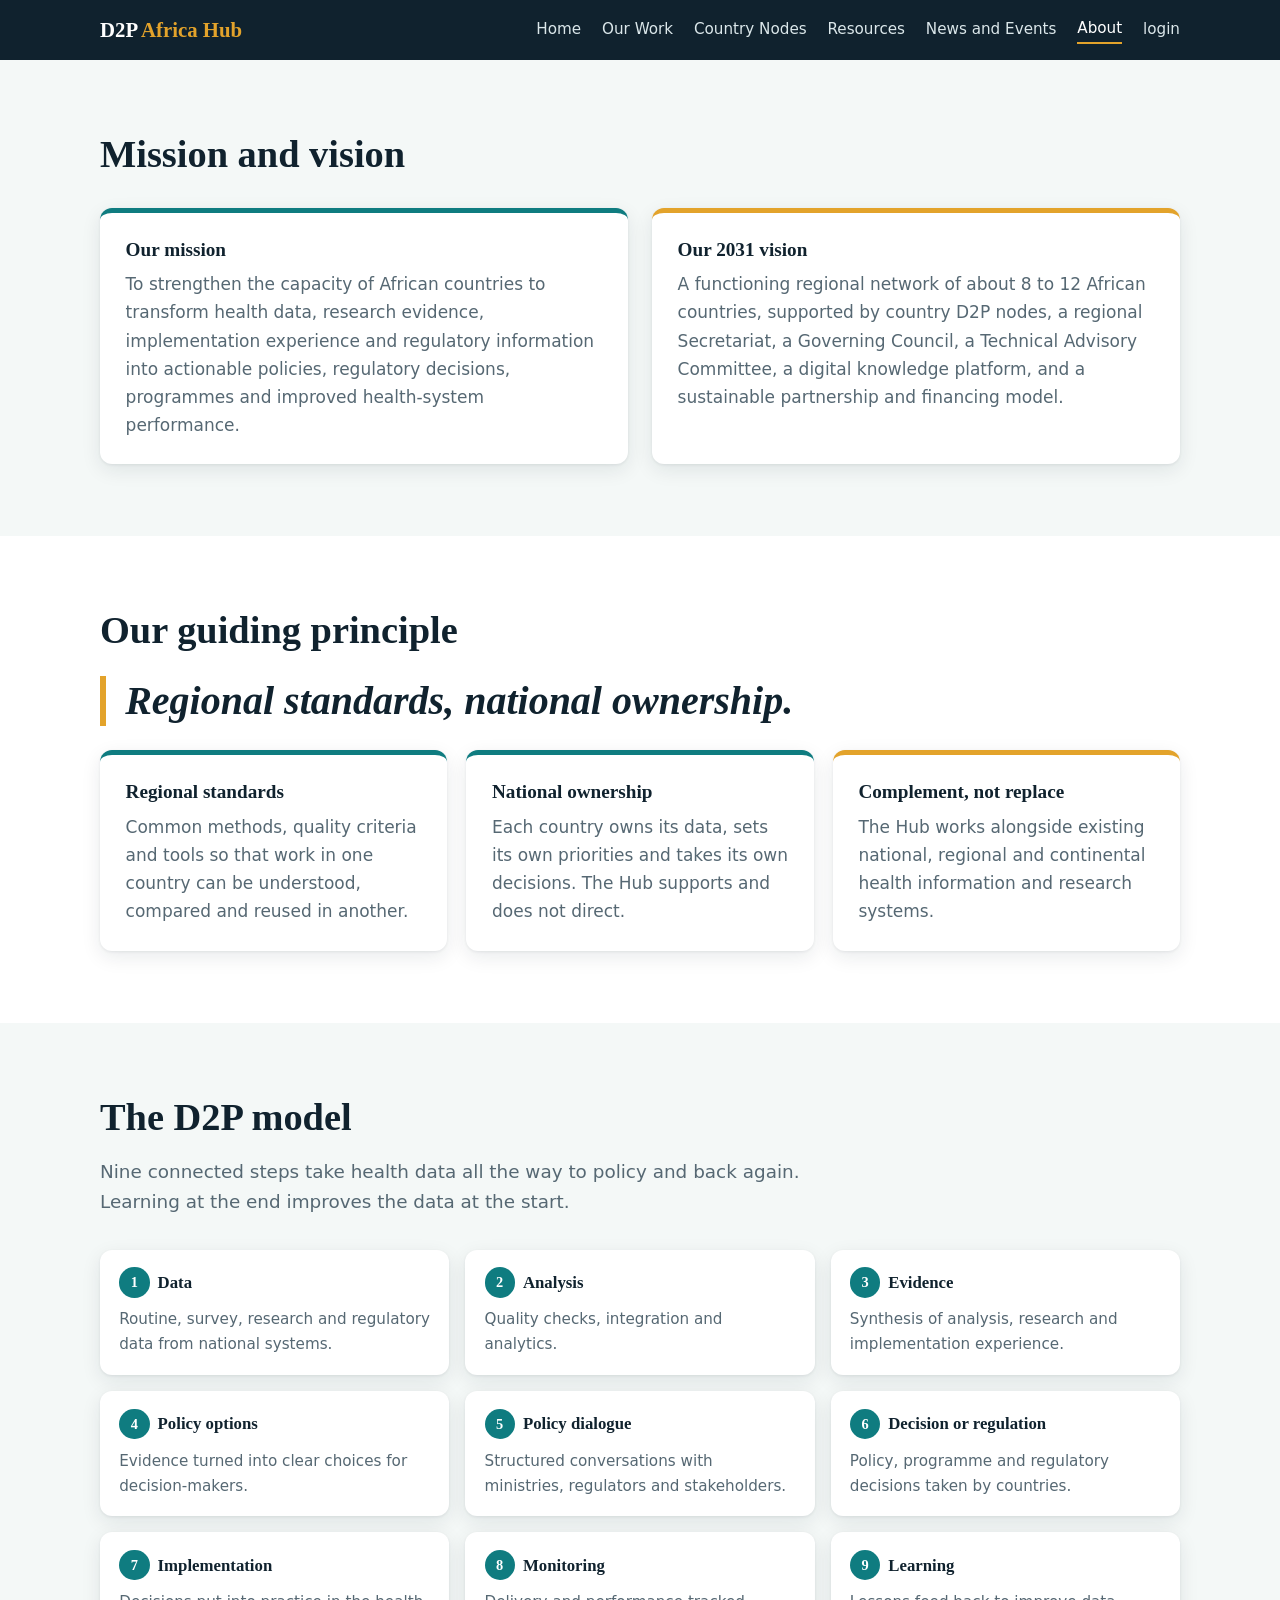
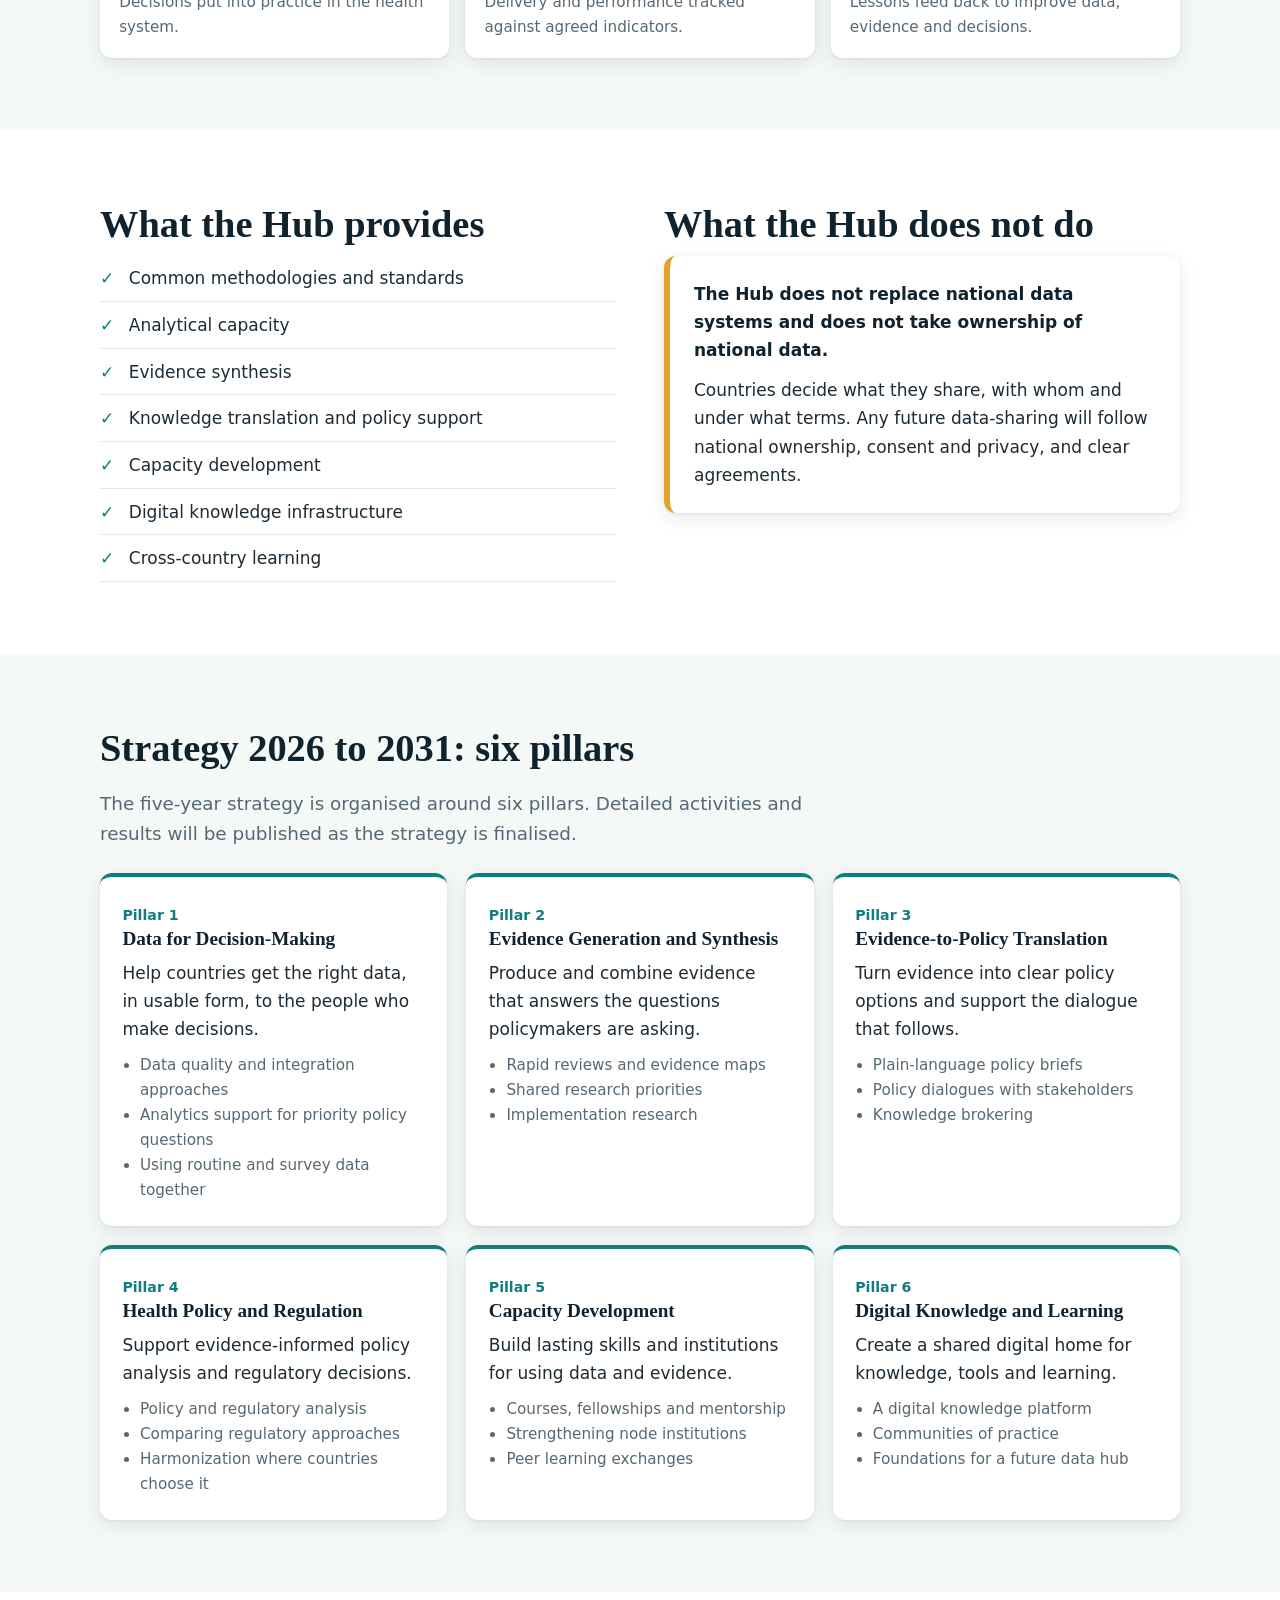
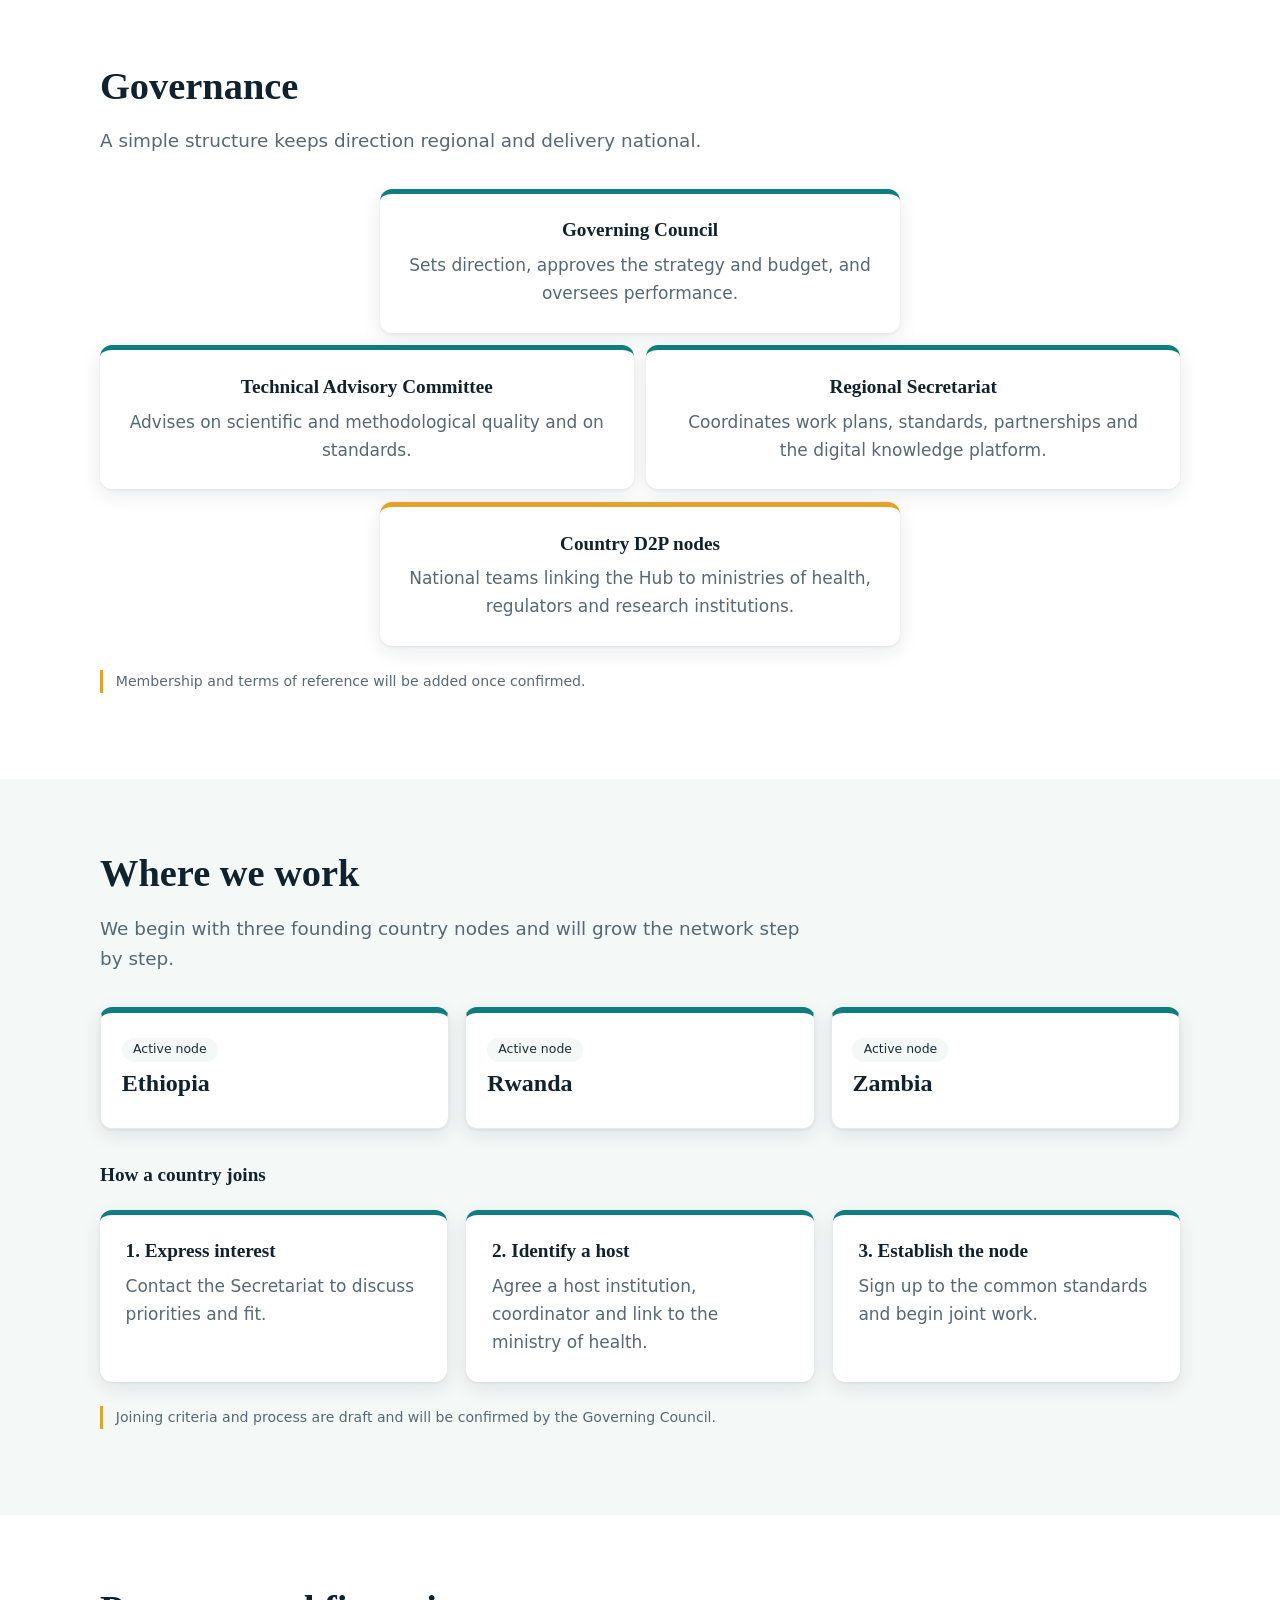
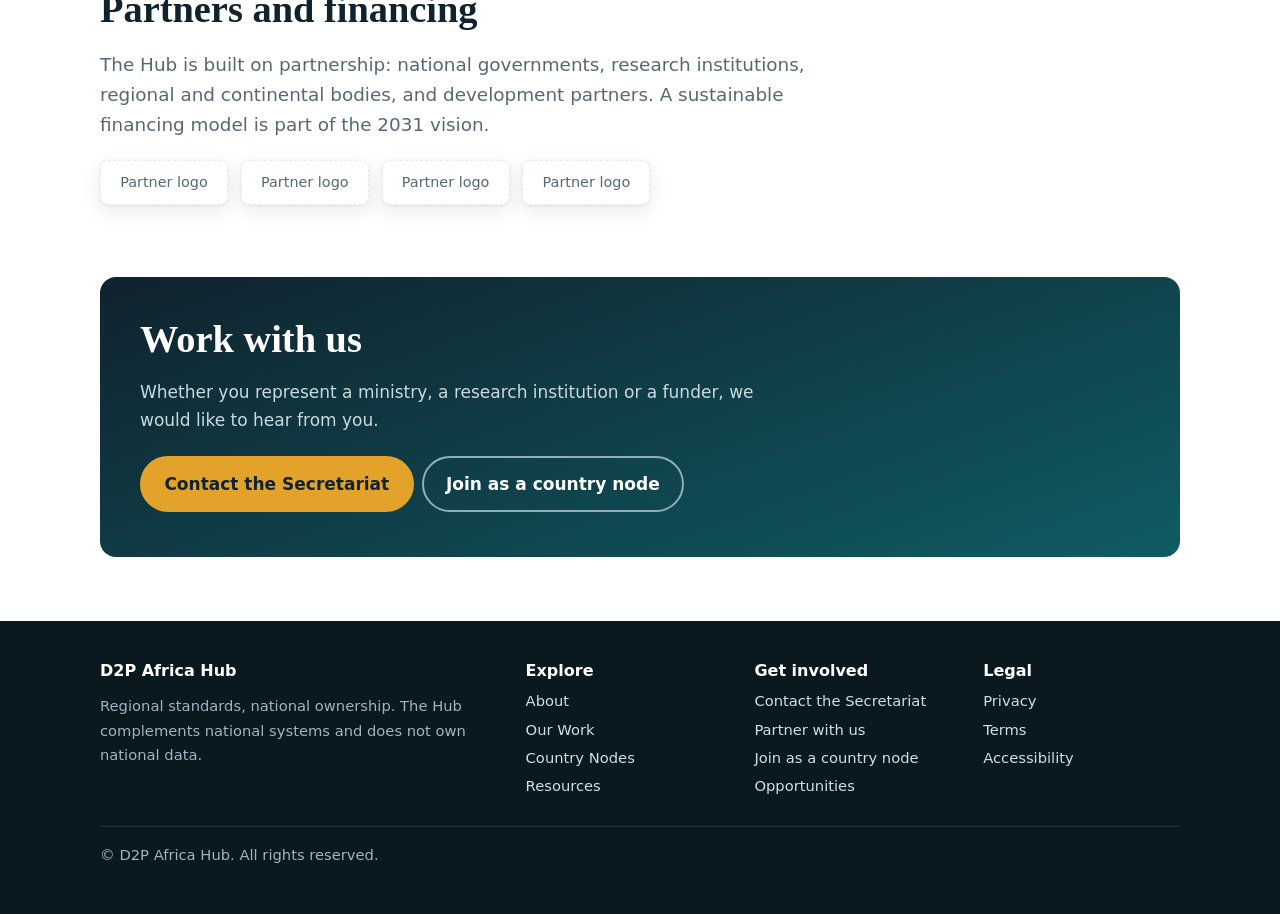
==== About.html @ c5712610 "first commit" ====
<!doctype html>
<html lang="en">
<head>
<meta charset="utf-8">
<meta name="viewport" content="width=device-width, initial-scale=1, viewport-fit=cover">
<title>About | D2P Africa Hub</title>
<style>
:root{--ink:#10222e;--lagoon:#0f7c80;--ochre:#e3a32b;--paper:#ffffff;--sage:#f4f8f7;--text:#1c2b35;--muted:#566873;--line:#e4ebe9;--sh:0 6px 20px rgba(16,34,46,.09),0 1px 3px rgba(16,34,46,.07);--card:#fff;--hero1:#10222e;--hero2:#0f5c63;
--serif:Georgia,"Iowan Old Style","Times New Roman",serif;--sans:system-ui,-apple-system,"Segoe UI",Roboto,Arial,sans-serif;
box-sizing:border-box;padding-top:env(safe-area-inset-top,0px);padding-bottom:env(safe-area-inset-bottom,0px)}
:root[data-theme="dark"]{--paper:#0c161d;--sage:#122029;--text:#e6eef1;--muted:#9bb0ba;--line:#243845;--card:#12202a;--ink:#e6eef1;--lagoon:#46c2c6;--sh:0 6px 20px rgba(0,0,0,.45)}
html{scroll-behavior:smooth;scroll-padding-top:calc(4.5rem + env(safe-area-inset-top,0px))}
*{box-sizing:border-box}
body{margin:0;background:var(--paper);color:var(--text);font:1.0625rem/1.65 var(--sans)}
a{color:var(--lagoon)}
:focus-visible{outline:3px solid var(--ochre);outline-offset:2px}
.w{max-width:1120px;margin:0 auto;padding:0 1.25rem}
h1,h2,h3{font-family:var(--serif);line-height:1.15;color:var(--ink);margin:0 0 .6rem}
h2{font-size:clamp(1.7rem,3.6vw,2.4rem)}h3{font-size:1.2rem}
.sec{padding:4.5rem 0}.alt{background:var(--sage)}
.lede{max-width:62ch;color:var(--muted);font-size:1.15rem}
/* header */
header.top{position:sticky;top:0;z-index:20;background:#10222e;color:#fff;padding-top:env(safe-area-inset-top,0px)}
.bar{display:flex;align-items:center;justify-content:space-between;gap:1rem;min-height:3.75rem}
.brand{font:700 1.3rem var(--serif);color:#fff;text-decoration:none}.brand b{color:var(--ochre)}
nav.main{display:flex;gap:1.3rem;align-items:center}nav.main a{color:#dbe7ea;text-decoration:none;font-size:.95rem}
nav.main a:hover{color:#fff}
.join{background:var(--ochre);color:#10222e!important;padding:.45rem 1rem;border-radius:999px;font-weight:700}
.mb{display:none;background:none;border:1px solid #6b8591;color:#fff;border-radius:6px;padding:.35rem .8rem;font:inherit}
.util{background:#0a1820;color:#9fb6bf;font-size:.82rem}.util .w{display:flex;justify-content:flex-end;gap:1.2rem;padding-top:.3rem;padding-bottom:.3rem}
.util a,.util button{color:#9fb6bf;text-decoration:none;background:none;border:0;font:inherit;cursor:pointer}
@media(max-width:860px){.mb{display:block}nav.main{display:none;position:absolute;left:0;right:0;top:100%;background:#10222e;flex-direction:column;align-items:flex-start;padding:1rem 1.25rem 1.5rem}nav.main.open{display:flex}}
/* hero */
.hero{background:radial-gradient(900px 400px at 85% 0,#17808055,transparent),linear-gradient(160deg,var(--hero1),var(--hero2));color:#fff;padding:4.5rem 0 3rem}
.hero h1{color:#fff;font-size:clamp(2.3rem,6vw,4.2rem);max-width:15ch;letter-spacing:-.01em}
.hero .tag{font:italic 1.35rem var(--serif);color:var(--ochre);margin:.2rem 0 1rem}
.hero p.lede{color:#c9dadf}
.btn{display:inline-block;padding:.75rem 1.4rem;border-radius:999px;font-weight:700;text-decoration:none;background:var(--ochre);color:#10222e;border:2px solid var(--ochre);margin:.3rem .5rem .3rem 0}
.btn.o{background:transparent;color:#fff;border-color:#8fb0b8}
/* pipeline */
.pipe{margin-top:3rem}
.rail{display:flex;list-style:none;margin:0;padding:0;overflow-x:auto;gap:0;scrollbar-width:thin}
.rail li{flex:1 0 108px;position:relative;text-align:center}
.rail li:not(:last-child)::after{content:"";position:absolute;top:1.35rem;left:50%;width:100%;height:2px;background:#4b7c85}
.rail button{position:relative;z-index:1;background:none;border:0;color:#c9dadf;font:inherit;font-size:.88rem;cursor:pointer;padding:0 .2rem;width:100%}
.rail .dot{display:grid;place-items:center;width:2.7rem;height:2.7rem;margin:0 auto .4rem;border-radius:50%;background:#10222e;border:2px solid #4b7c85;font-weight:700;color:#fff}
.rail button[aria-selected=true] .dot{background:var(--ochre);border-color:var(--ochre);color:#10222e;transform:scale(1.12)}
.rail button[aria-selected=true]{color:#fff;font-weight:700}
.panel{margin-top:1.4rem;background:#ffffff14;border:1px solid #ffffff2e;border-radius:12px;padding:1.1rem 1.4rem;min-height:5.5rem}
.panel strong{font:600 1.2rem var(--serif);color:var(--ochre)}.panel p{margin:.3rem 0 0;color:#e8f1f3}
/* two col */
.cols{display:grid;grid-template-columns:1fr 1fr;gap:3rem;align-items:start}
@media(max-width:800px){.cols{grid-template-columns:1fr;gap:1.5rem}}
.why p{border-left:4px solid var(--ochre);padding-left:1rem;margin:0 0 1.1rem}
.does{list-style:none;padding:0;margin:0}.does li{padding:.55rem 0 .55rem 1.8rem;border-bottom:1px solid var(--line);position:relative}
.does li::before{content:"\2713";position:absolute;left:0;color:var(--lagoon);font-weight:700}
.not{background:var(--card);color:var(--text);border-left:6px solid var(--ochre);border-radius:12px;padding:1.5rem;box-shadow:var(--sh)}.not h3{color:var(--ink)}.not strong{color:var(--ink)}
/* pillars */
.pl{list-style:none;margin:2rem 0 0;padding:0;display:grid;grid-template-columns:1fr 1fr;gap:1.2rem}
@media(max-width:800px){.pl{grid-template-columns:1fr}}
.pl li{display:grid;grid-template-columns:3.2rem 1fr;gap:1rem;padding:1.4rem;background:var(--card);border-radius:12px;box-shadow:var(--sh);border-top:4px solid var(--lagoon)}
.pl .n{font:700 2.4rem/1 var(--serif);color:var(--lagoon)}
.pl h3{margin-bottom:.2rem}.pl p{margin:0;color:var(--muted)}
.pl a{text-decoration:none;color:inherit}.pl a:hover h3{color:var(--lagoon)}
/* nodes */
.nodes{display:grid;grid-template-columns:repeat(4,1fr);gap:1rem;margin-top:2rem}
@media(max-width:900px){.nodes{grid-template-columns:1fr 1fr}}@media(max-width:560px){.nodes{grid-template-columns:1fr}}
.node{background:var(--card);border:1px solid var(--line);border-top:6px solid var(--lagoon);border-radius:12px;padding:1.3rem;box-shadow:var(--sh);text-decoration:none;color:var(--text)}
.node h3{font-size:1.5rem}.node small{color:var(--muted)}
.node.next{border:2px dashed var(--lagoon);border-top-width:2px;box-shadow:none;background:var(--sage)}
.badge{display:inline-block;font-size:.78rem;background:var(--sage);border-radius:999px;padding:.1rem .7rem;margin-bottom:.5rem}
/* outputs */
.outs{display:grid;grid-template-columns:repeat(3,1fr);gap:1.2rem;margin-top:2rem}
@media(max-width:860px){.outs{grid-template-columns:1fr}}
.out{background:var(--card);border:1px solid var(--line);border-radius:12px;padding:1.4rem;box-shadow:var(--sh)}
.out p{margin:.3rem 0;color:var(--muted)}.meta{font-size:.85rem;color:var(--muted)}
/* vision */
.vision{background:var(--paper)}
.stats{display:grid;grid-template-columns:repeat(3,1fr);gap:2rem;margin-top:2rem}
@media(max-width:760px){.stats{grid-template-columns:1fr}}
.stats>div{background:var(--card);border-radius:12px;padding:1.5rem;box-shadow:var(--sh);border-bottom:5px solid var(--ochre)}
.stats strong{display:block;font:700 clamp(2.4rem,5vw,3.4rem)/1 var(--serif);color:var(--lagoon)}
.stats span{color:var(--muted)}
/* governance */
.gov{display:grid;grid-template-columns:repeat(4,1fr);gap:1rem;margin-top:2rem}
@media(max-width:900px){.gov{grid-template-columns:1fr 1fr}}@media(max-width:560px){.gov{grid-template-columns:1fr}}
.gov div{border-left:4px solid var(--ochre);background:var(--card);padding:1.1rem 1.2rem;border-radius:0 12px 12px 0;box-shadow:var(--sh)}
.gov h3{font-size:1.05rem}.gov p{margin:0;font-size:.95rem;color:var(--muted)}
/* footer */
.news{display:grid;grid-template-columns:1.2fr 1fr;gap:2.5rem;align-items:center}
@media(max-width:800px){.news{grid-template-columns:1fr}}
.news form{display:flex;gap:.5rem;flex-wrap:wrap}
.news input{box-shadow:var(--sh);flex:1 1 220px;padding:.8rem 1rem;border-radius:999px;border:1px solid var(--line);background:var(--card);color:var(--text);font:inherit}
.news button{border:0;cursor:pointer;font:inherit;font-weight:700}
#ok{color:var(--lagoon);font-weight:600;min-height:1.5rem}
.logos{display:flex;gap:.8rem;flex-wrap:wrap;margin-top:1.2rem}.logos span{border:1px dashed var(--line);border-radius:8px;padding:.6rem 1.2rem;background:var(--card);box-shadow:var(--sh);color:var(--muted);font-size:.9rem}
footer{background:#0a1820;color:#9fb6bf;padding:2.5rem 0 calc(2rem + env(safe-area-inset-bottom,0px));font-size:.92rem}
footer .f{display:grid;grid-template-columns:2fr 1fr 1fr 1fr;gap:2rem}
@media(max-width:800px){footer .f{grid-template-columns:1fr 1fr}}
footer a{color:#cfe0e4;display:block;text-decoration:none;margin:.25rem 0}footer h3{color:#fff;font:600 1rem var(--sans)}
footer .ow{border-top:1px solid #1f3743;margin-top:1.5rem;padding-top:1rem}
@media(prefers-reduced-motion:reduce){html{scroll-behavior:auto}*{transition:none!important}}

.ph{background:radial-gradient(900px 360px at 85% 0,#17808055,transparent),linear-gradient(160deg,var(--hero1),var(--hero2));color:#fff;padding:3.5rem 0 2.5rem}
.ph h1{color:#fff;font-size:clamp(2.1rem,5vw,3.4rem);max-width:18ch}.ph .lede{color:#c9dadf}
.chips{display:flex;flex-wrap:wrap;gap:.5rem;margin-top:1.5rem}.chips a{color:#fff;text-decoration:none;border:1px solid #8fb0b8;border-radius:999px;padding:.35rem .95rem;font-size:.9rem}.chips a:hover{background:#ffffff22}
.two{display:grid;grid-template-columns:1fr 1fr;gap:1.5rem;margin-top:2rem}@media(max-width:800px){.two{grid-template-columns:1fr}}
.cd{background:var(--card);border-radius:12px;padding:1.6rem;box-shadow:var(--sh);border-top:5px solid var(--lagoon)}.cd.g{border-top-color:var(--ochre)}.cd p{margin:.4rem 0 0;color:var(--muted)}
.big{font:italic 600 clamp(1.6rem,4vw,2.5rem)/1.25 var(--serif);color:var(--ink);border-left:6px solid var(--ochre);padding-left:1.2rem;margin:1.5rem 0}
.three{display:grid;grid-template-columns:repeat(3,1fr);gap:1.2rem;margin-top:1.5rem}@media(max-width:860px){.three{grid-template-columns:1fr}}
.chain{display:grid;grid-template-columns:repeat(3,1fr);gap:1rem;margin-top:2rem;counter-reset:s}@media(max-width:860px){.chain{grid-template-columns:1fr 1fr}}@media(max-width:560px){.chain{grid-template-columns:1fr}}
.chain div{background:var(--card);border-radius:12px;padding:1.1rem 1.2rem;box-shadow:var(--sh)}.chain b{display:inline-grid;place-items:center;width:1.9rem;height:1.9rem;border-radius:50%;background:var(--lagoon);color:#fff;margin-right:.5rem;font-size:.9rem}
.chain h3{display:flex;align-items:center;font-size:1.05rem}.chain p{margin:.2rem 0 0;color:var(--muted);font-size:.95rem}
.pc{background:var(--card);border-radius:12px;padding:1.4rem;box-shadow:var(--sh);border-top:4px solid var(--lagoon)}.pc ul{margin:.6rem 0 0;padding-left:1.1rem;color:var(--muted);font-size:.95rem}.pc p{margin:.3rem 0;color:var(--text)}.pc small{color:var(--lagoon);font-weight:700}
.tree{display:grid;gap:.8rem;margin-top:2rem}.tree .row{display:grid;gap:.8rem}.tree .r2{grid-template-columns:1fr 1fr}.tree .r1{grid-template-columns:minmax(0,520px);justify-content:center}.tree .r3{grid-template-columns:minmax(0,520px);justify-content:center}
@media(max-width:700px){.tree .r2{grid-template-columns:1fr}}
.tree .cd{text-align:center}.tree .cd.g{background:var(--paper)}
.stp{display:grid;grid-template-columns:repeat(3,1fr);gap:1.2rem;margin-top:1.5rem;counter-reset:q}@media(max-width:860px){.stp{grid-template-columns:1fr}}
.cta{background:linear-gradient(160deg,var(--hero1),var(--hero2));color:#fff;border-radius:16px;padding:2.5rem;margin:0 0 4rem}.cta h2{color:#fff}.cta p{color:#c9dadf;max-width:60ch}
.note{font-size:.88rem;color:var(--muted);border-left:3px solid var(--ochre);padding-left:.8rem;margin-top:1.5rem}
</style>
</head>
<body>
<header class="top">
 <div class="w bar">
  <a class="brand" href="#top">D2P <b>Africa Hub</b></a>
  <button class="mb" id="mb" aria-expanded="false" aria-controls="nav">Menu</button>
  <nav class="main" id="nav" aria-label="Main">
  <a href="index.html">Home</a>
   <a href="Work.html">Our Work</a>
   <a href="Africa_Hub.html">Country Nodes</a>
   <a href="Resources.html">Resources</a> 
   <a href="Events.html">News and Events</a>
   <a href="About.html" aria-current="page" style="color:#fff;border-bottom:2px solid var(--ochre)">About</a>
   <a href="#">login</a>  
 
  </nav>
 </div>
</header>

<main id="top">
<section class="sec alt" id="mission"><div class="w">
 <h2>Mission and vision</h2>
 <div class="two">
  <div class="cd"><h3>Our mission</h3><p>To strengthen the capacity of African countries to transform health data, research evidence, implementation experience and regulatory information into actionable policies, regulatory decisions, programmes and improved health-system performance.</p></div>
  <div class="cd g"><h3>Our 2031 vision</h3><p>A functioning regional network of about 8 to 12 African countries, supported by country D2P nodes, a regional Secretariat, a Governing Council, a Technical Advisory Committee, a digital knowledge platform, and a sustainable partnership and financing model.</p></div>
 </div>
</div></section>

<section class="sec" id="principle"><div class="w">
 <h2>Our guiding principle</h2>
 <p class="big">Regional standards, national ownership.</p>
 <div class="three">
  <div class="cd"><h3>Regional standards</h3><p>Common methods, quality criteria and tools so that work in one country can be understood, compared and reused in another.</p></div>
  <div class="cd"><h3>National ownership</h3><p>Each country owns its data, sets its own priorities and takes its own decisions. The Hub supports and does not direct.</p></div>
  <div class="cd g"><h3>Complement, not replace</h3><p>The Hub works alongside existing national, regional and continental health information and research systems.</p></div>
 </div>
</div></section>

<section class="sec alt" id="model"><div class="w">
 <h2>The D2P model</h2>
 <p class="lede">Nine connected steps take health data all the way to policy and back again. Learning at the end improves the data at the start.</p>
 <div class="chain"><div><h3><b>1</b>Data</h3><p>Routine, survey, research and regulatory data from national systems.</p></div><div><h3><b>2</b>Analysis</h3><p>Quality checks, integration and analytics.</p></div><div><h3><b>3</b>Evidence</h3><p>Synthesis of analysis, research and implementation experience.</p></div><div><h3><b>4</b>Policy options</h3><p>Evidence turned into clear choices for decision-makers.</p></div><div><h3><b>5</b>Policy dialogue</h3><p>Structured conversations with ministries, regulators and stakeholders.</p></div><div><h3><b>6</b>Decision or regulation</h3><p>Policy, programme and regulatory decisions taken by countries.</p></div><div><h3><b>7</b>Implementation</h3><p>Decisions put into practice in the health system.</p></div><div><h3><b>8</b>Monitoring</h3><p>Delivery and performance tracked against agreed indicators.</p></div><div><h3><b>9</b>Learning</h3><p>Lessons feed back to improve data, evidence and decisions.</p></div></div>
</div></section>

<section class="sec" id="does"><div class="w cols">
 <div><h2>What the Hub provides</h2>
  <ul class="does"><li>Common methodologies and standards</li><li>Analytical capacity</li><li>Evidence synthesis</li><li>Knowledge translation and policy support</li><li>Capacity development</li><li>Digital knowledge infrastructure</li><li>Cross-country learning</li></ul></div>
 <div><h2>What the Hub does not do</h2>
  <div class="not"><p style="margin:0"><strong>The Hub does not replace national data systems and does not take ownership of national data.</strong></p><p style="margin:.8rem 0 0">Countries decide what they share, with whom and under what terms. Any future data-sharing will follow national ownership, consent and privacy, and clear agreements.</p></div></div>
</div></section>

<section class="sec alt" id="strategy"><div class="w">
 <h2>Strategy 2026 to 2031: six pillars</h2>
 <p class="lede">The five-year strategy is organised around six pillars. Detailed activities and results will be published as the strategy is finalised.</p>
 <div class="three"><div class="pc"><small>Pillar 1</small><h3>Data for Decision-Making</h3><p>Help countries get the right data, in usable form, to the people who make decisions.</p><ul><li>Data quality and integration approaches</li><li>Analytics support for priority policy questions</li><li>Using routine and survey data together</li></ul></div><div class="pc"><small>Pillar 2</small><h3>Evidence Generation and Synthesis</h3><p>Produce and combine evidence that answers the questions policymakers are asking.</p><ul><li>Rapid reviews and evidence maps</li><li>Shared research priorities</li><li>Implementation research</li></ul></div><div class="pc"><small>Pillar 3</small><h3>Evidence-to-Policy Translation</h3><p>Turn evidence into clear policy options and support the dialogue that follows.</p><ul><li>Plain-language policy briefs</li><li>Policy dialogues with stakeholders</li><li>Knowledge brokering</li></ul></div><div class="pc"><small>Pillar 4</small><h3>Health Policy and Regulation</h3><p>Support evidence-informed policy analysis and regulatory decisions.</p><ul><li>Policy and regulatory analysis</li><li>Comparing regulatory approaches</li><li>Harmonization where countries choose it</li></ul></div><div class="pc"><small>Pillar 5</small><h3>Capacity Development</h3><p>Build lasting skills and institutions for using data and evidence.</p><ul><li>Courses, fellowships and mentorship</li><li>Strengthening node institutions</li><li>Peer learning exchanges</li></ul></div><div class="pc"><small>Pillar 6</small><h3>Digital Knowledge and Learning</h3><p>Create a shared digital home for knowledge, tools and learning.</p><ul><li>A digital knowledge platform</li><li>Communities of practice</li><li>Foundations for a future data hub</li></ul></div></div>
</div></section>

<section class="sec" id="governance"><div class="w">
 <h2>Governance</h2>
 <p class="lede">A simple structure keeps direction regional and delivery national.</p>
 <div class="tree">
  <div class="row r1"><div class="cd"><h3>Governing Council</h3><p>Sets direction, approves the strategy and budget, and oversees performance.</p></div></div>
  <div class="row r2"><div class="cd"><h3>Technical Advisory Committee</h3><p>Advises on scientific and methodological quality and on standards.</p></div><div class="cd"><h3>Regional Secretariat</h3><p>Coordinates work plans, standards, partnerships and the digital knowledge platform.</p></div></div>
  <div class="row r3"><div class="cd g"><h3>Country D2P nodes</h3><p>National teams linking the Hub to ministries of health, regulators and research institutions.</p></div></div>
 </div>
 <p class="note">Membership and terms of reference will be added once confirmed.</p>
</div></section>

<section class="sec alt" id="where"><div class="w">
 <h2>Where we work</h2>
 <p class="lede">We begin with three founding country nodes and will grow the network step by step.</p>
 <div class="nodes" style="grid-template-columns:repeat(3,1fr)">
  <div class="node"><span class="badge">Active node</span><h3>Ethiopia</h3></div>
  <div class="node"><span class="badge">Active node</span><h3>Rwanda</h3></div>
  <div class="node"><span class="badge">Active node</span><h3>Zambia</h3></div>
 </div>
 <h3 style="margin-top:2.2rem">How a country joins</h3>
 <div class="stp">
  <div class="cd"><h3>1. Express interest</h3><p>Contact the Secretariat to discuss priorities and fit.</p></div>
  <div class="cd"><h3>2. Identify a host</h3><p>Agree a host institution, coordinator and link to the ministry of health.</p></div>
  <div class="cd"><h3>3. Establish the node</h3><p>Sign up to the common standards and begin joint work.</p></div>
 </div>
 <p class="note">Joining criteria and process are draft and will be confirmed by the Governing Council.</p>
</div></section>

<section class="sec" id="partners"><div class="w">
 <h2>Partners and financing</h2>
 <p class="lede">The Hub is built on partnership: national governments, research institutions, regional and continental bodies, and development partners. A sustainable financing model is part of the 2031 vision.</p>
 <div class="logos"><span>Partner logo</span><span>Partner logo</span><span>Partner logo</span><span>Partner logo</span></div>
</div></section>

<div class="w"><div class="cta"><h2>Work with us</h2><p>Whether you represent a ministry, a research institution or a funder, we would like to hear from you.</p><a class="btn" href="#involved">Contact the Secretariat</a><a class="btn o" href="#involved">Join as a country node</a></div></div>
</main>

<footer id="involved">
 <div class="w">
  <div class="f">
   <div><h3>D2P Africa Hub</h3><p>Regional standards, national ownership. The Hub complements national systems and does not own national data.</p></div>
   <div><h3>Explore</h3><a href="#about">About</a><a href="#work">Our Work</a><a href="#nodes">Country Nodes</a><a href="#resources">Resources</a></div>
   <div><h3>Get involved</h3><a href="#involved">Contact the Secretariat</a><a href="#involved">Partner with us</a><a href="#involved">Join as a country node</a><a href="#involved">Opportunities</a></div>
   <div><h3>Legal</h3><a href="#top">Privacy</a><a href="#top">Terms</a><a href="#top">Accessibility</a></div>
  </div>
  <p class="ow">&copy; D2P Africa Hub. All rights reserved.</p>
 </div>
</footer>
<script>
var mb=document.getElementById('mb'),nav=document.getElementById('nav');
mb.onclick=function(){var o=nav.classList.toggle('open');mb.setAttribute('aria-expanded',o)};
nav.addEventListener('click',function(){nav.classList.remove('open');mb.setAttribute('aria-expanded',false)});
document.getElementById('th').onclick=function(){var r=document.documentElement;r.dataset.theme=r.dataset.theme==='dark'?'light':'dark'};
</script>
</body>
</html>
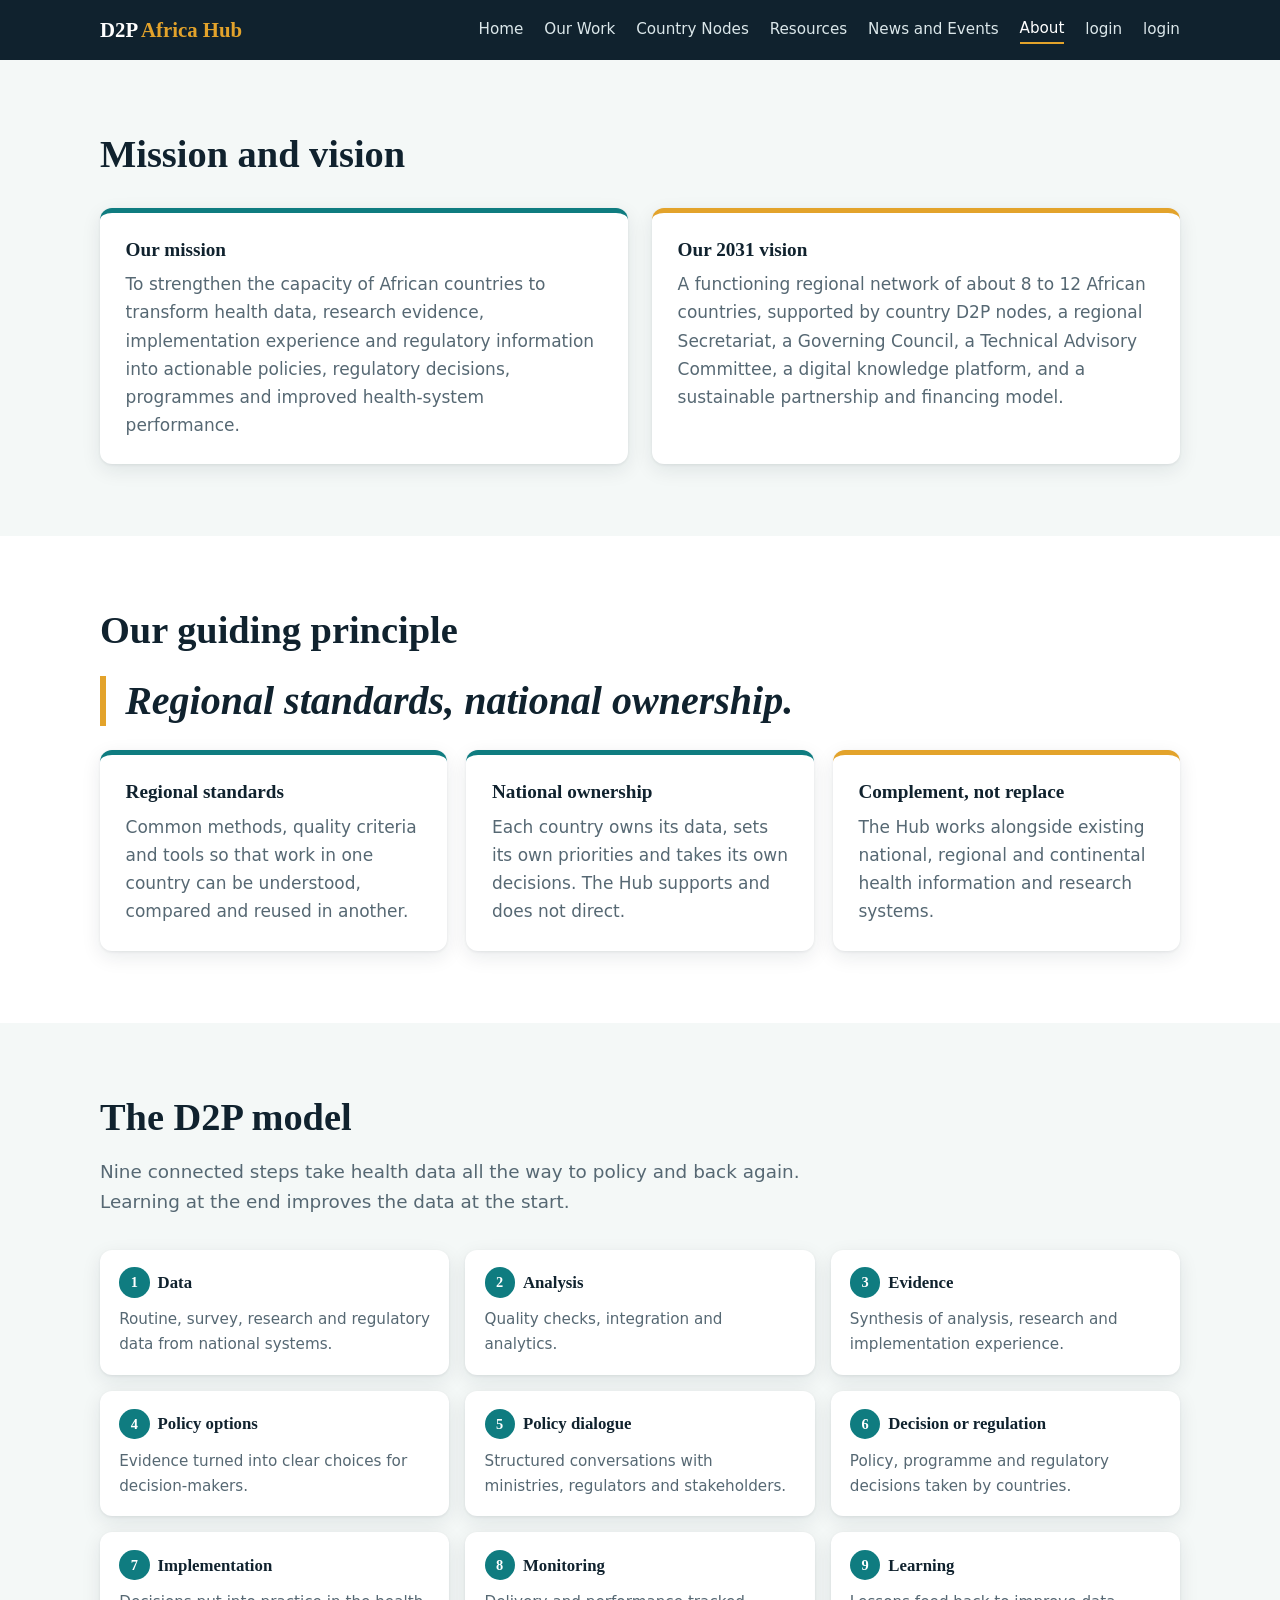
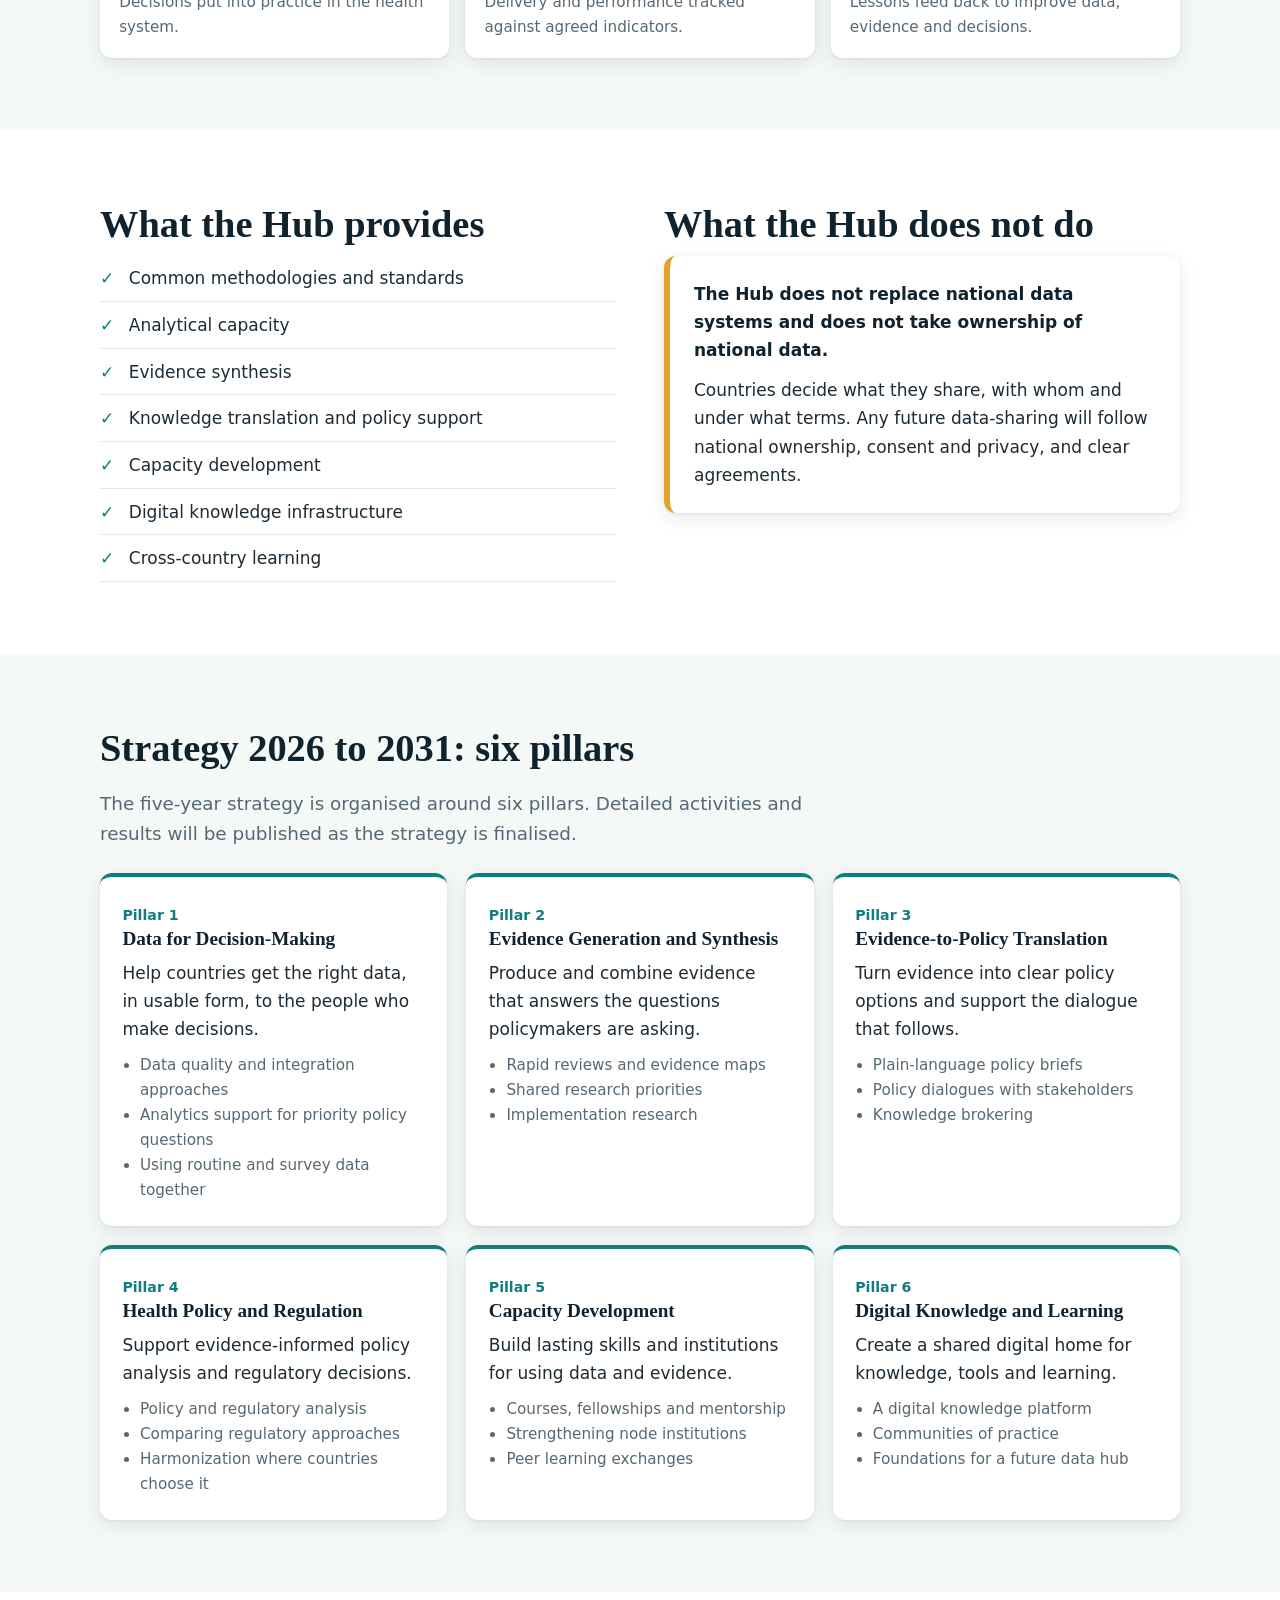
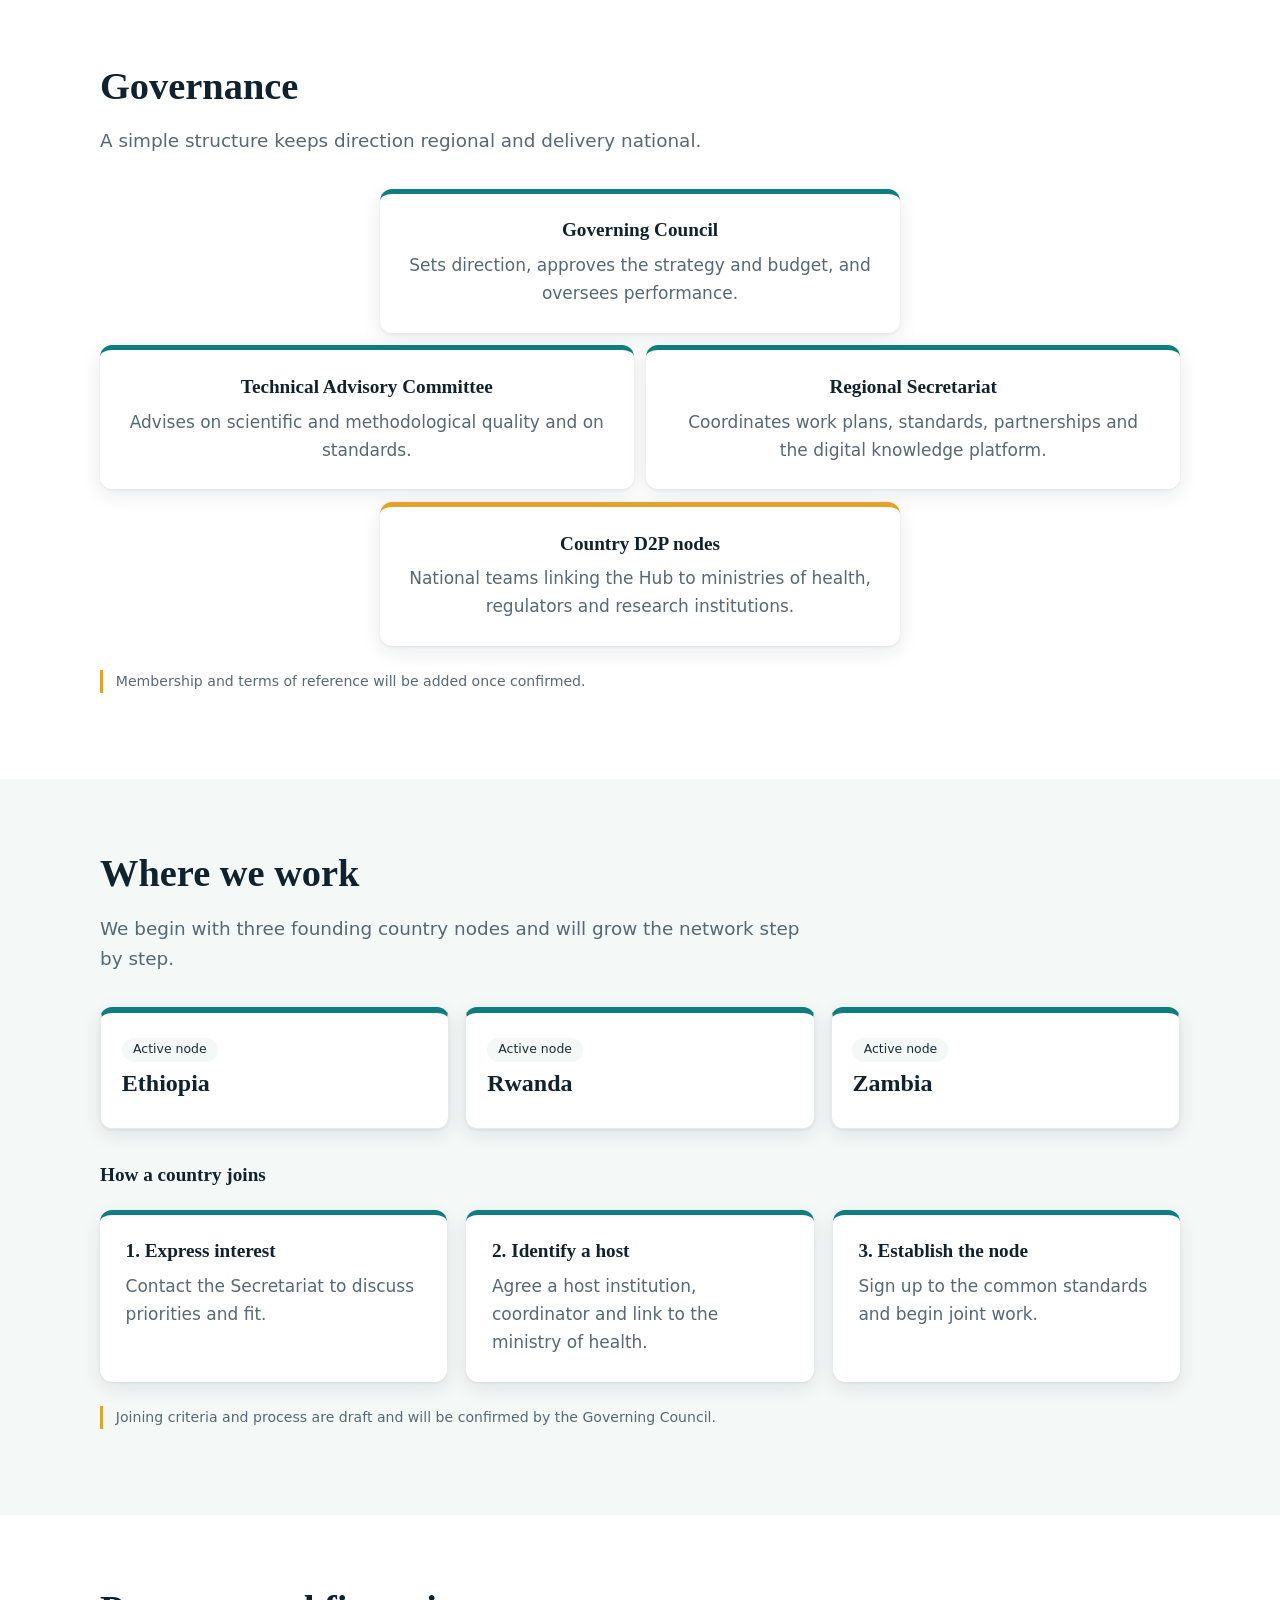
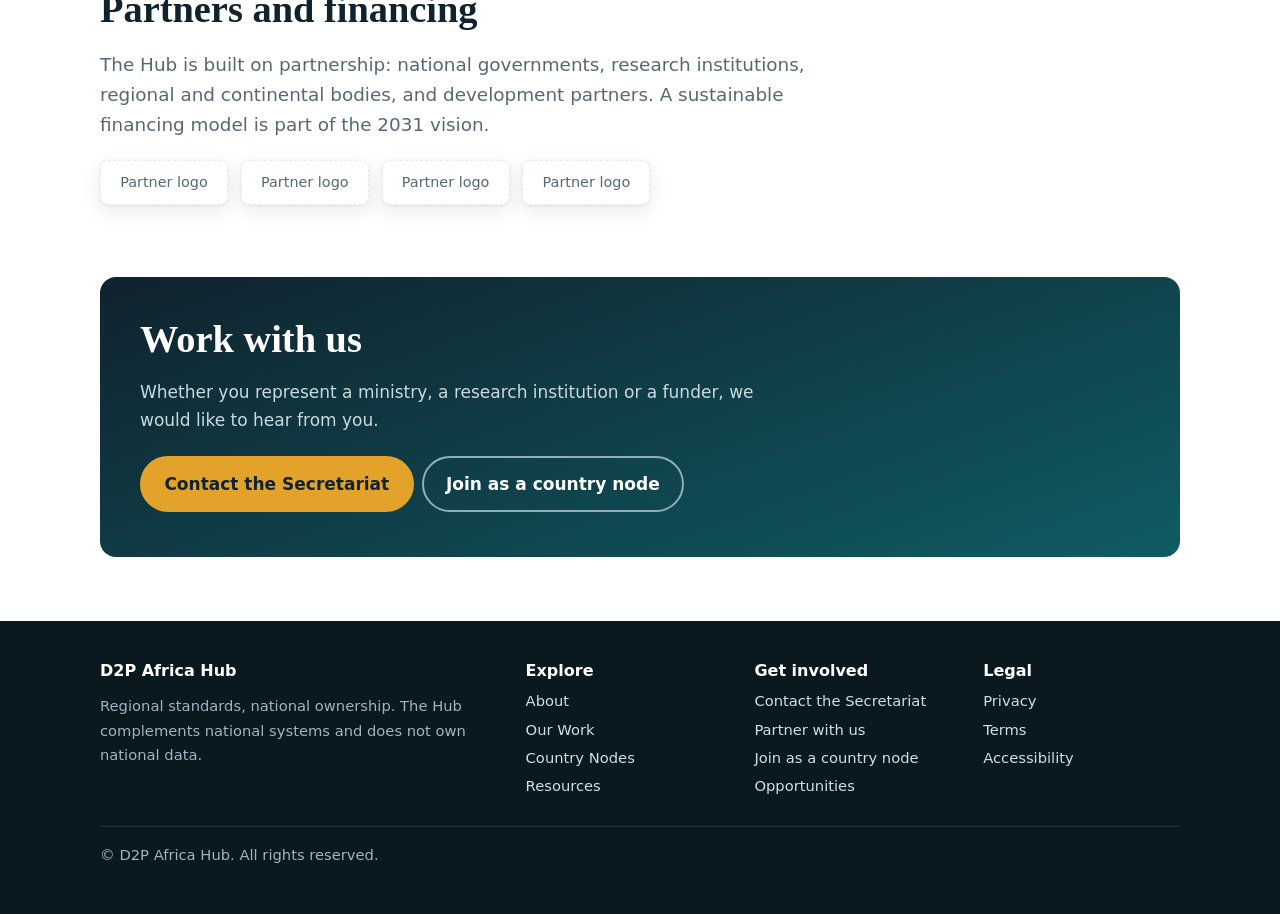
==== commit a68e2e09: "second" ====
--- a/About.html
+++ b/About.html
@@ -132,6 +132,7 @@
    <a href="Resources.html">Resources</a> 
    <a href="Events.html">News and Events</a>
    <a href="About.html" aria-current="page" style="color:#fff;border-bottom:2px solid var(--ochre)">About</a>
+   <a href="Login.html">login</a>  
    <a href="#">login</a>  
  
   </nav>
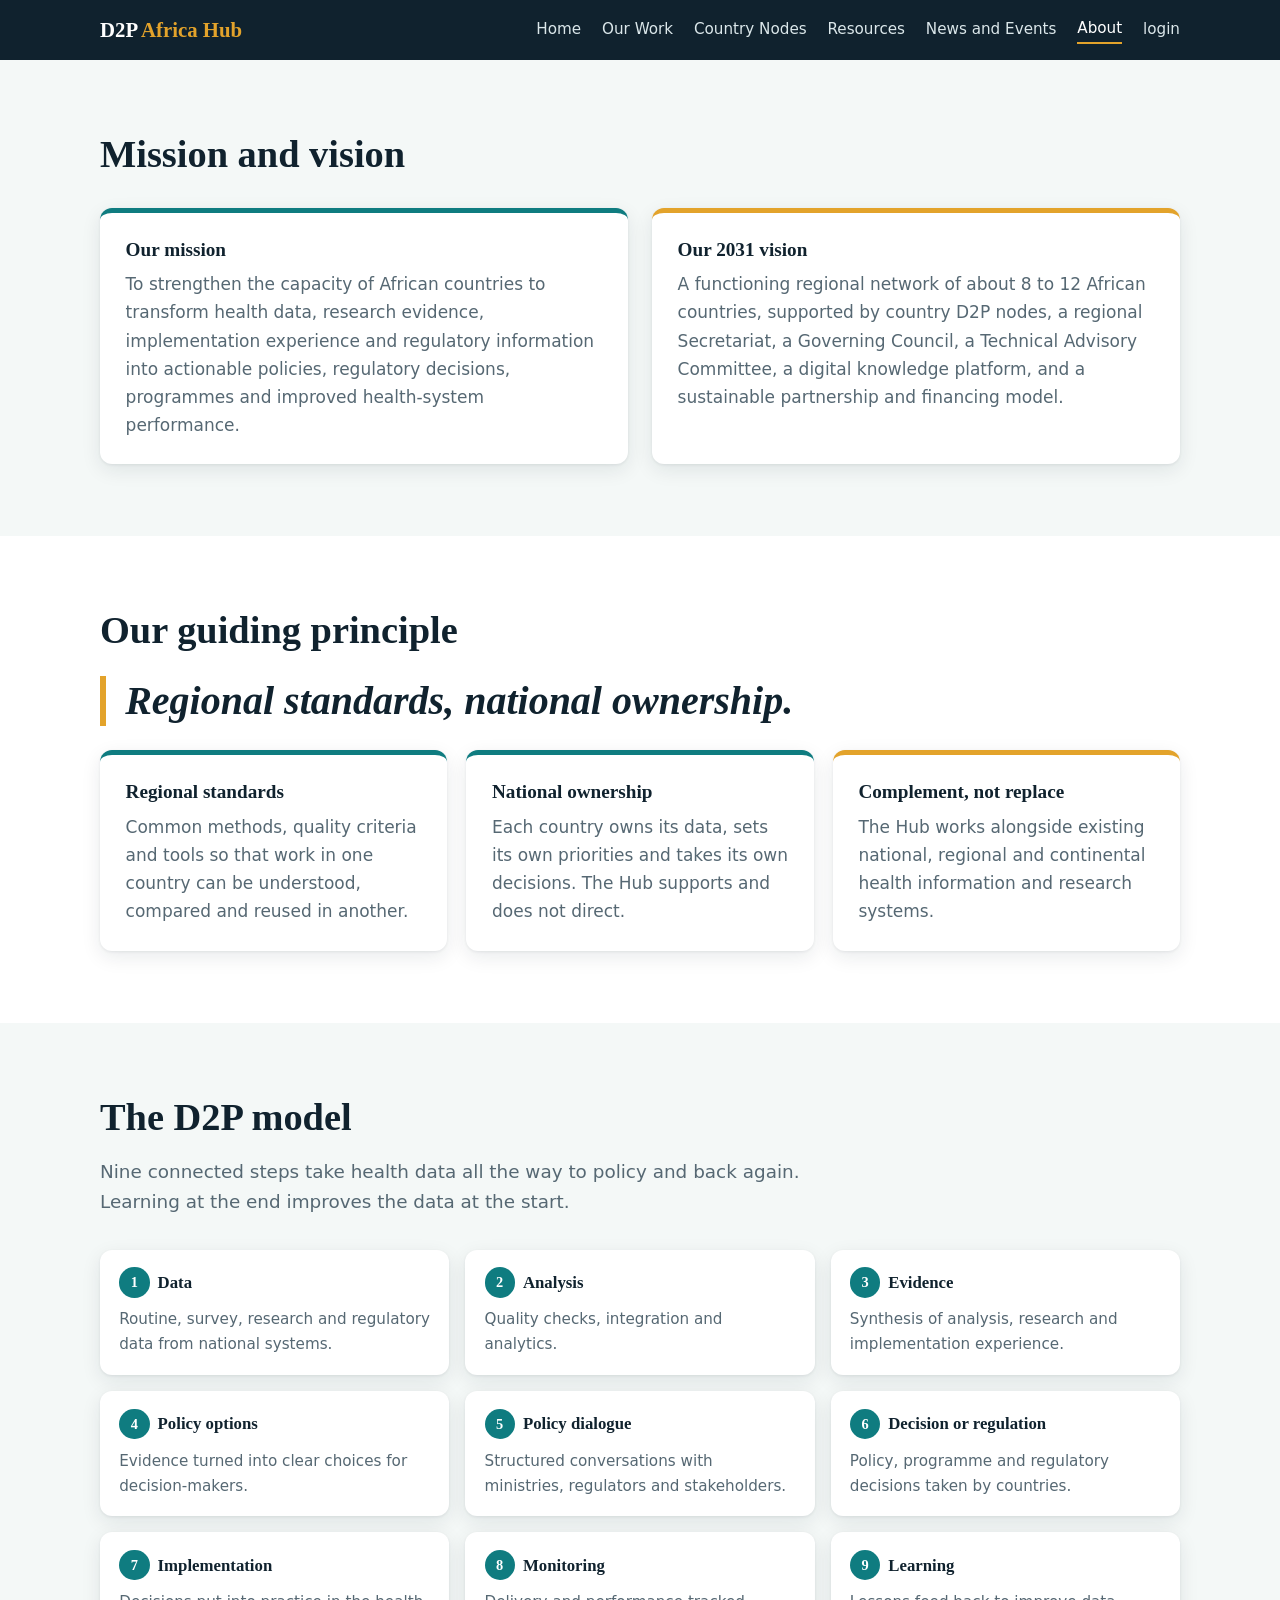
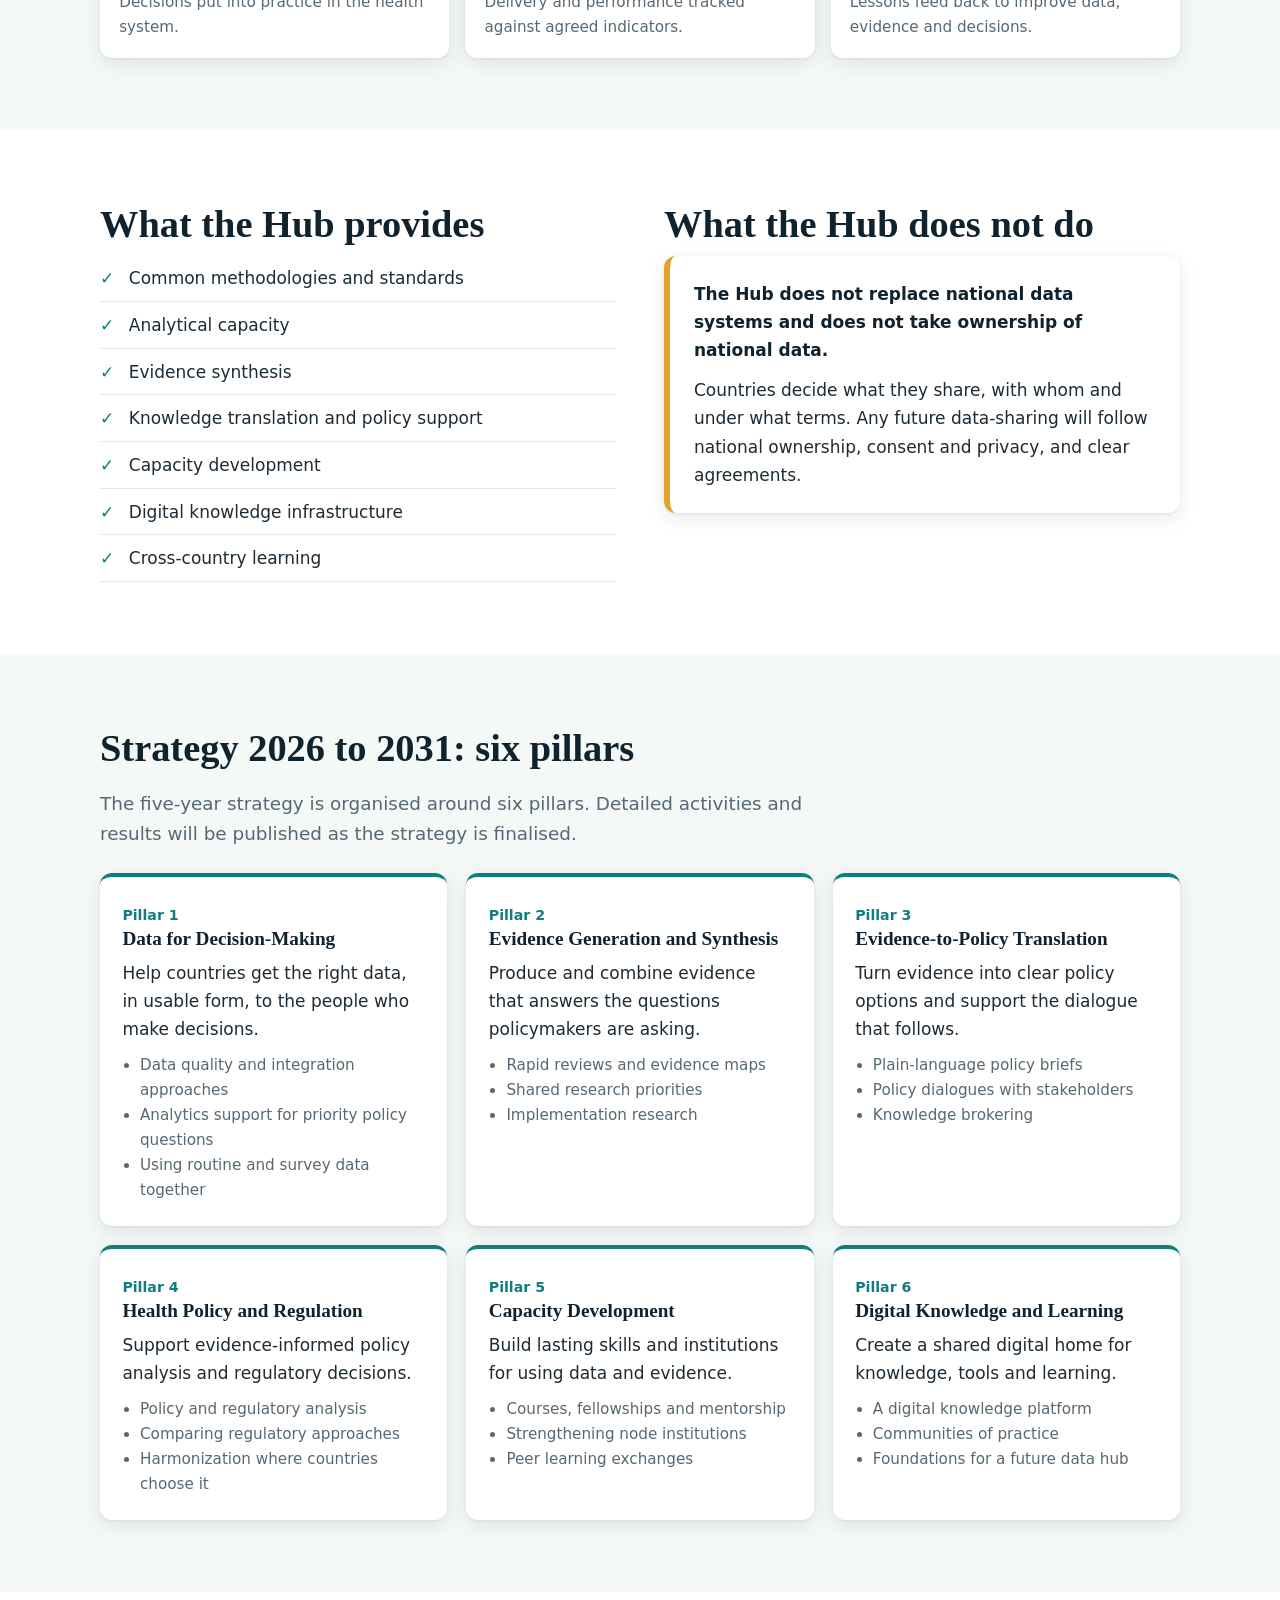
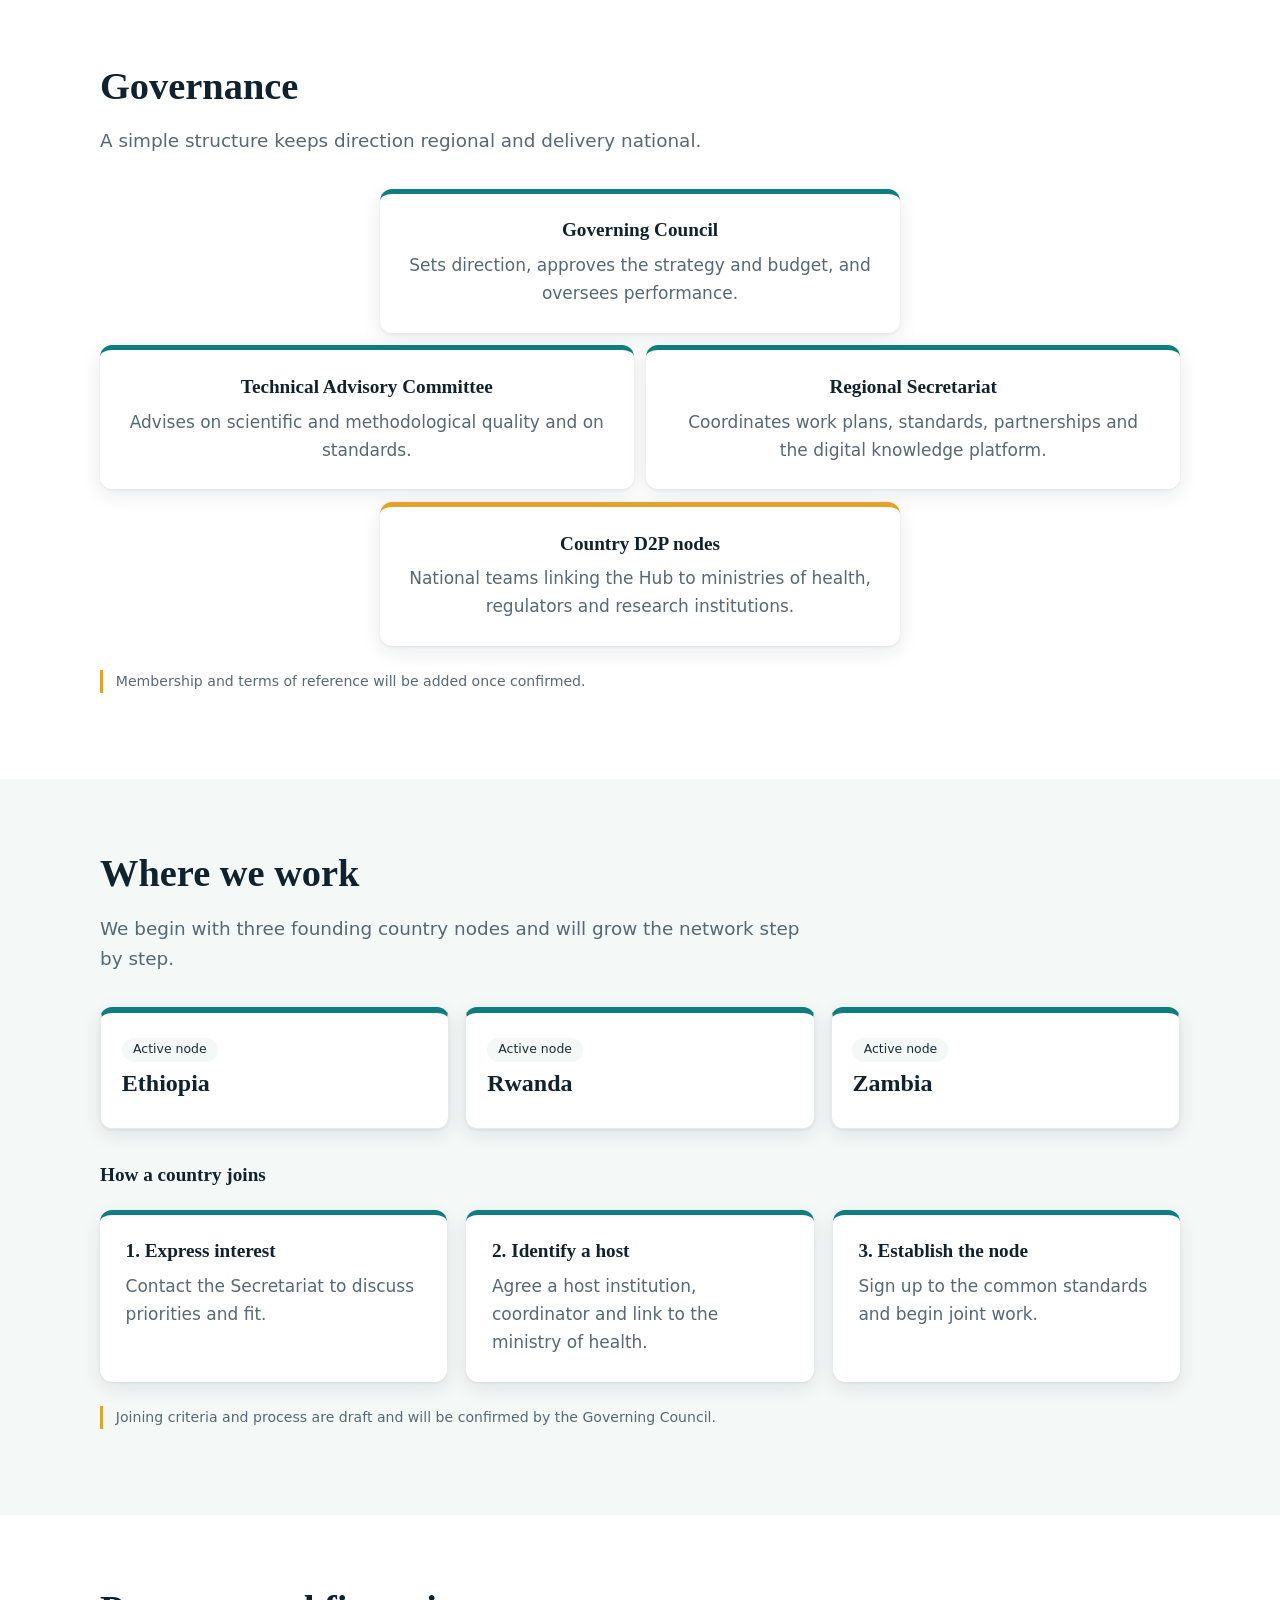
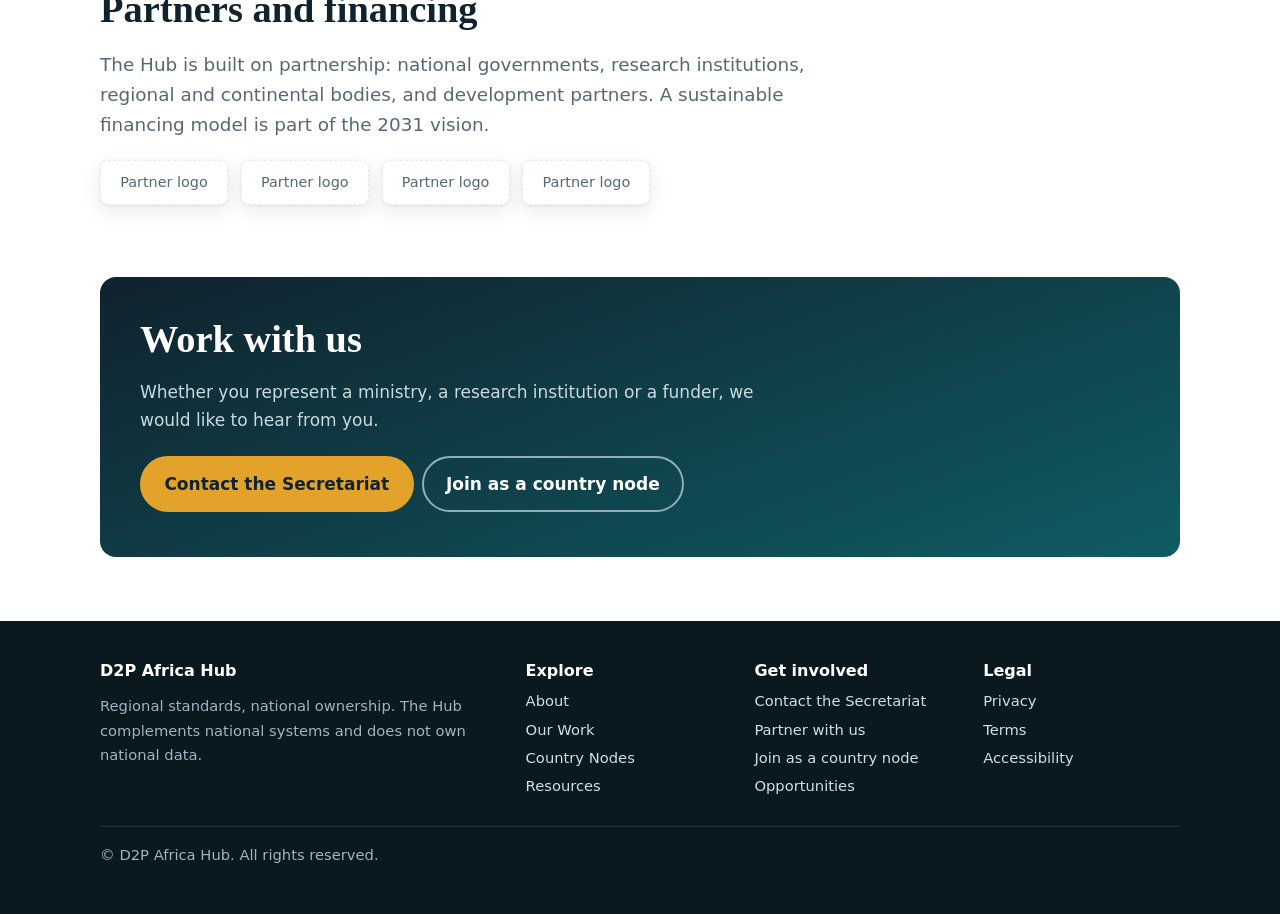
==== commit 09a0a270: "login" ====
--- a/About.html
+++ b/About.html
@@ -133,7 +133,7 @@
    <a href="Events.html">News and Events</a>
    <a href="About.html" aria-current="page" style="color:#fff;border-bottom:2px solid var(--ochre)">About</a>
    <a href="Login.html">login</a>  
-   <a href="#">login</a>  
+  
  
   </nav>
  </div>
